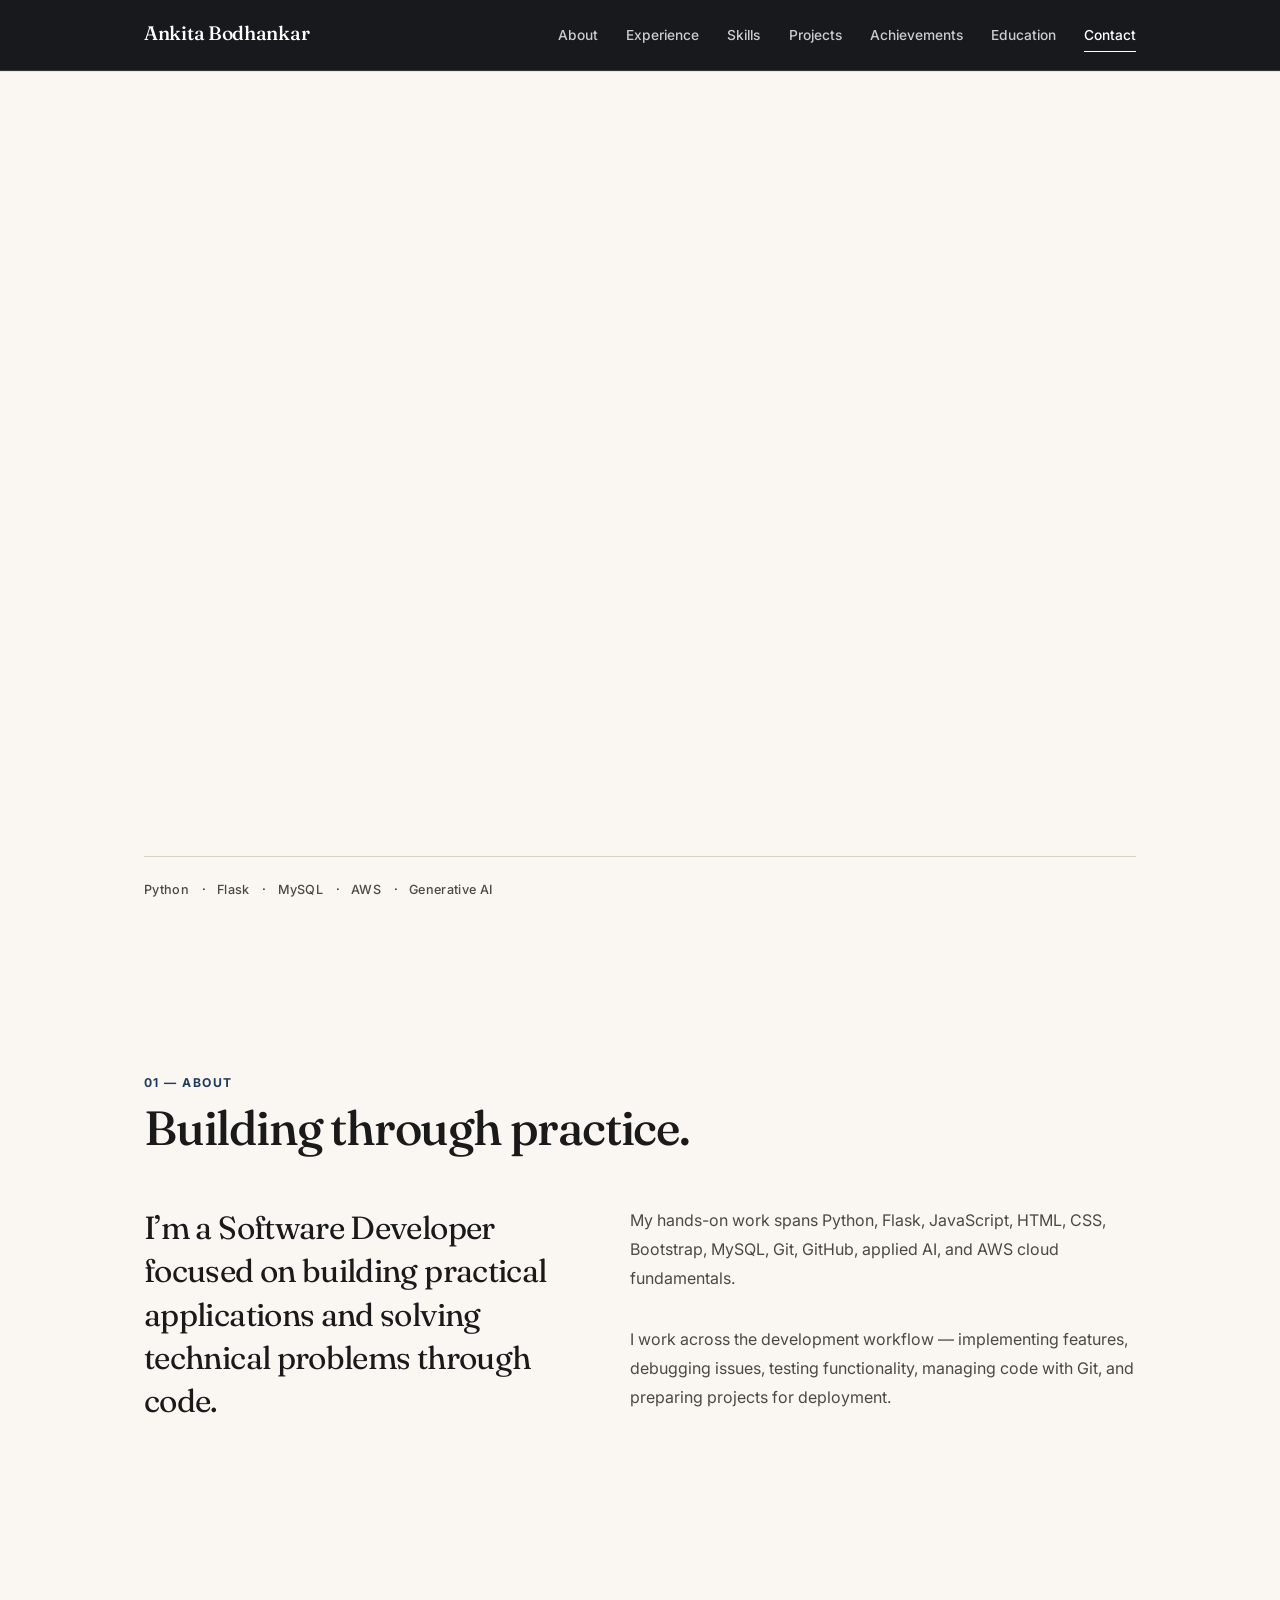
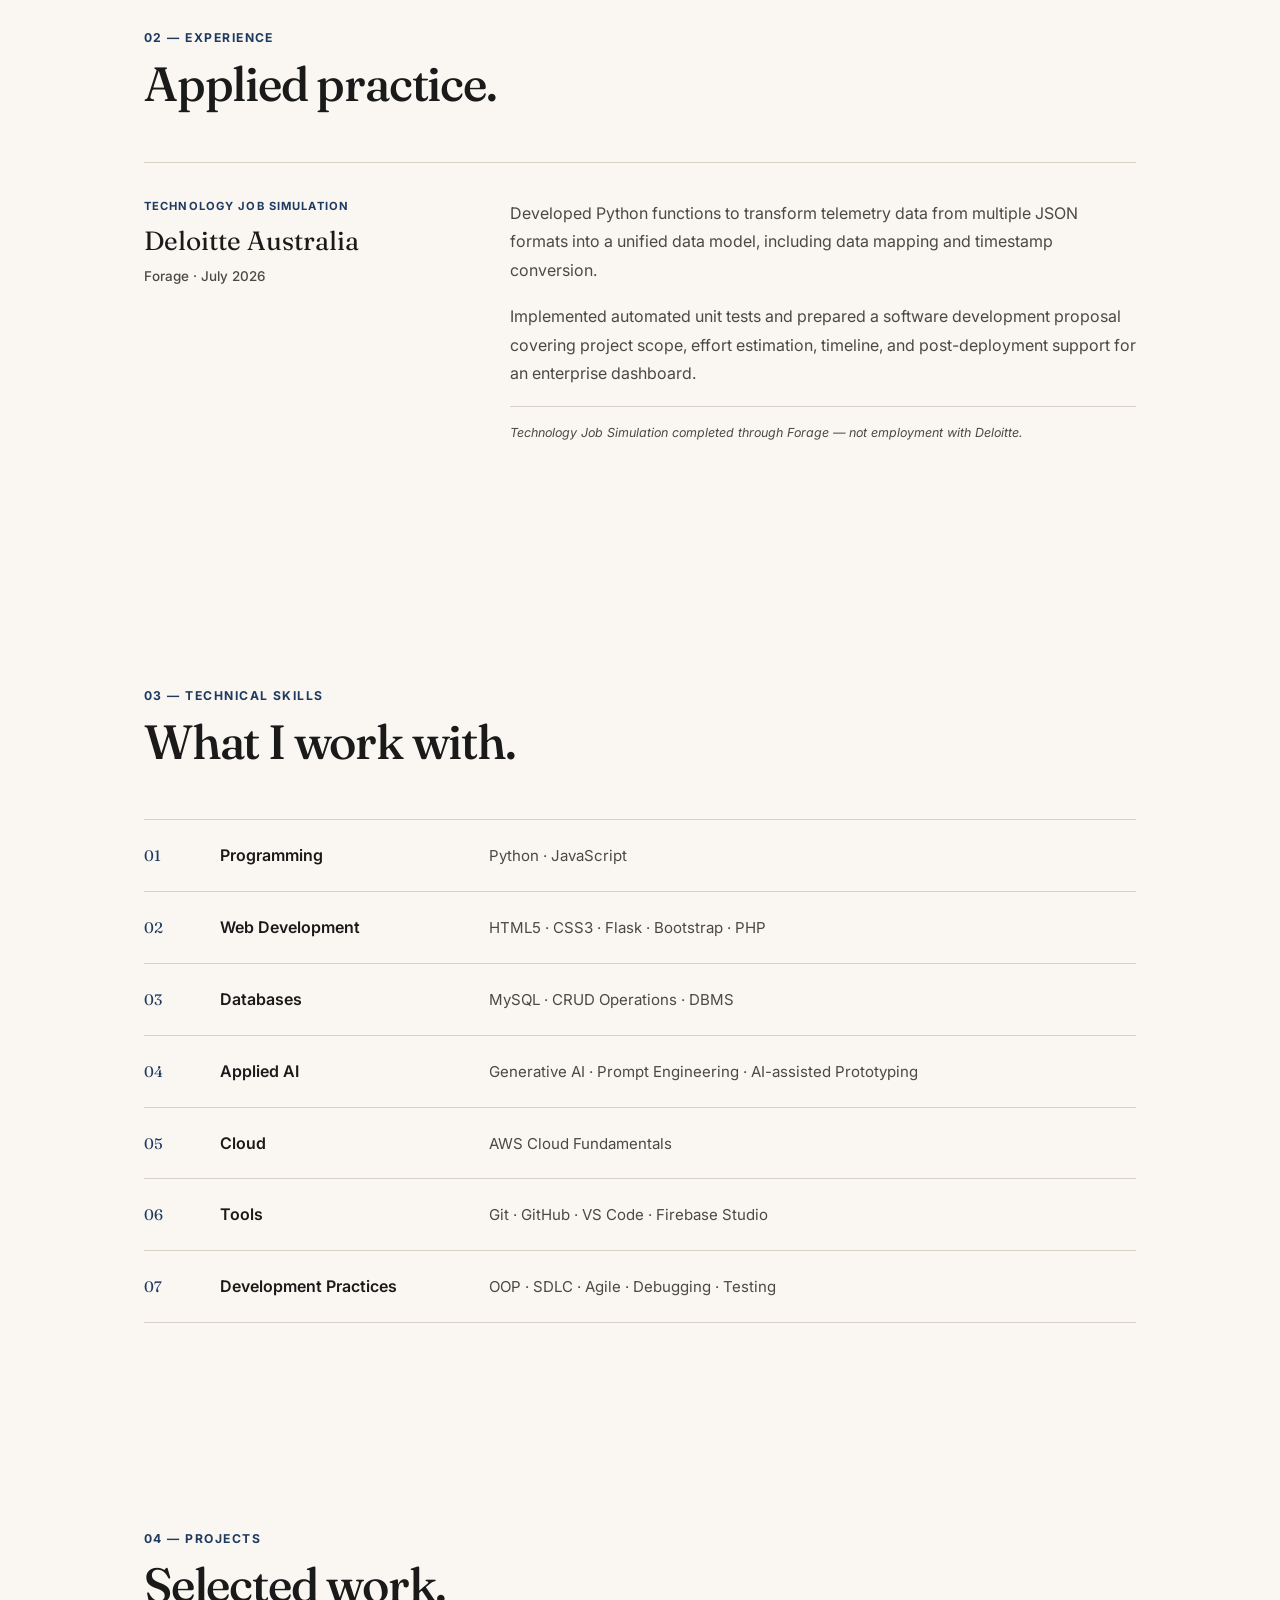
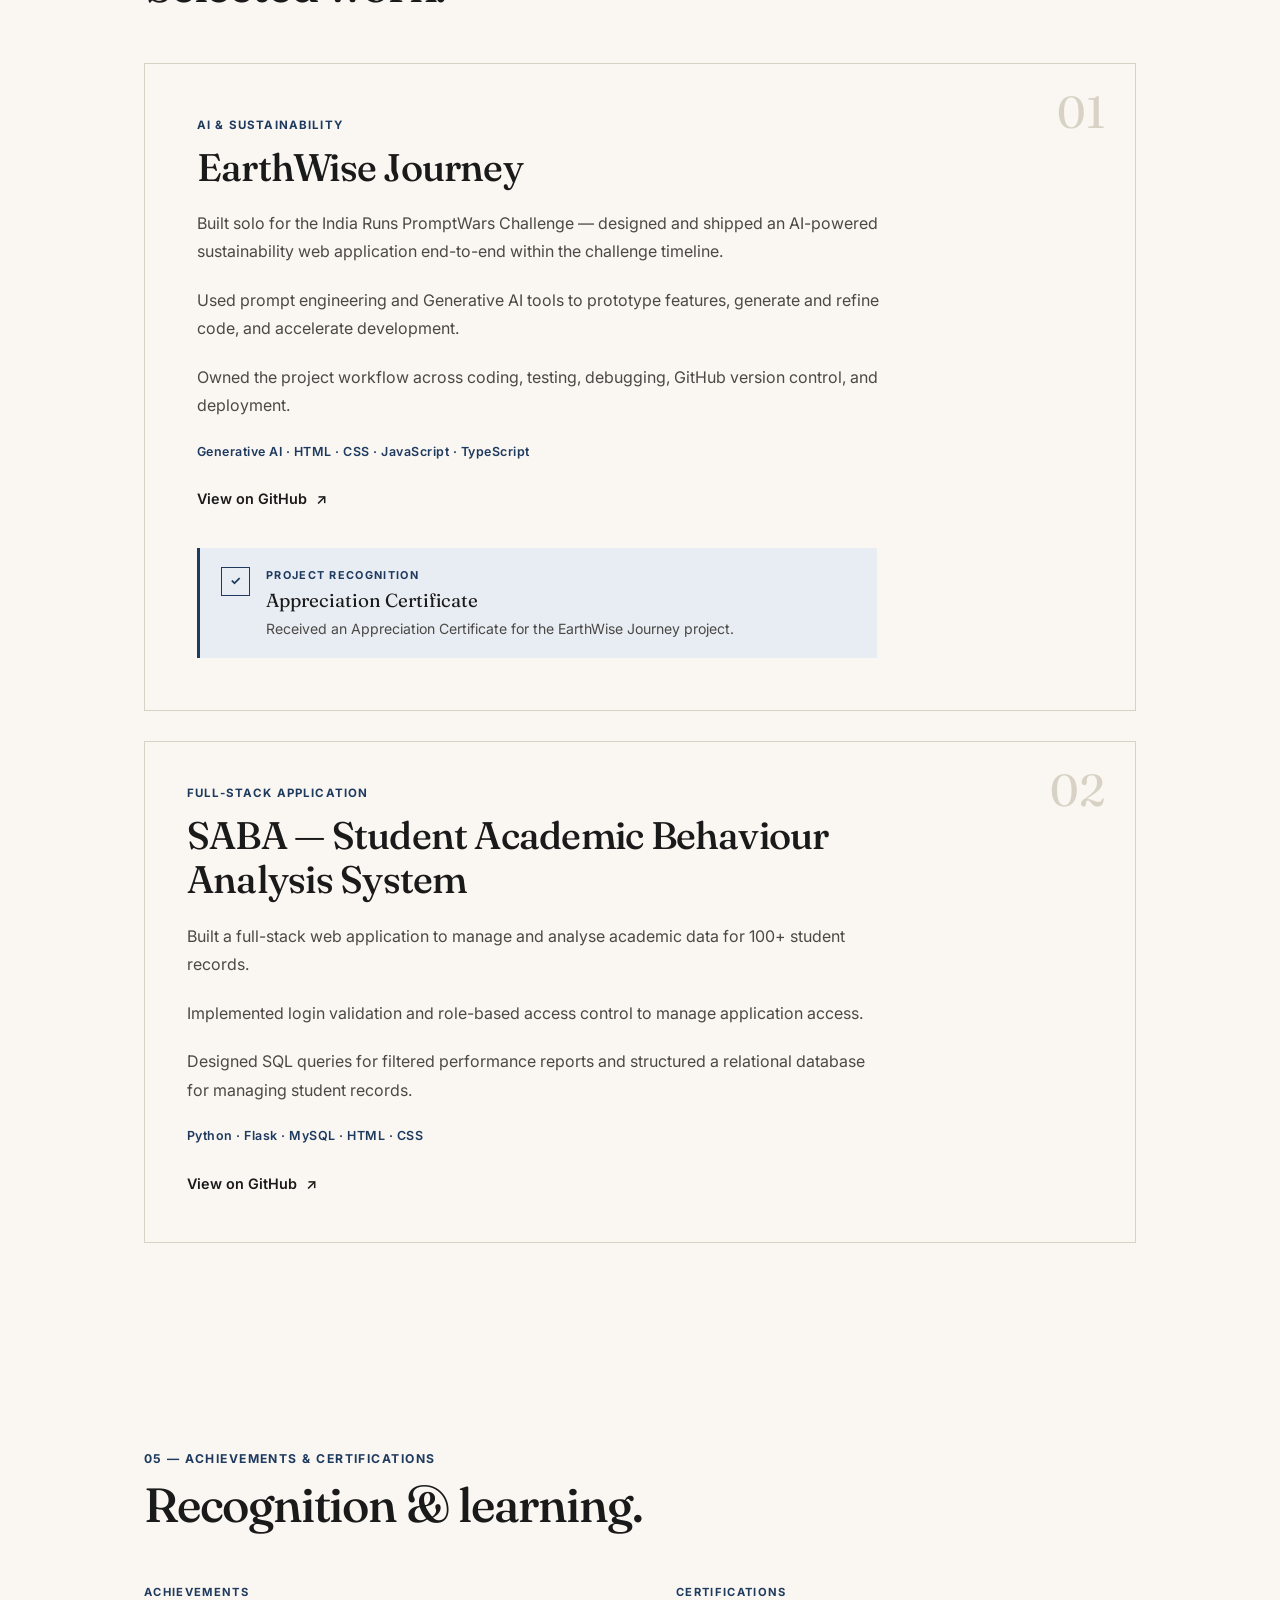
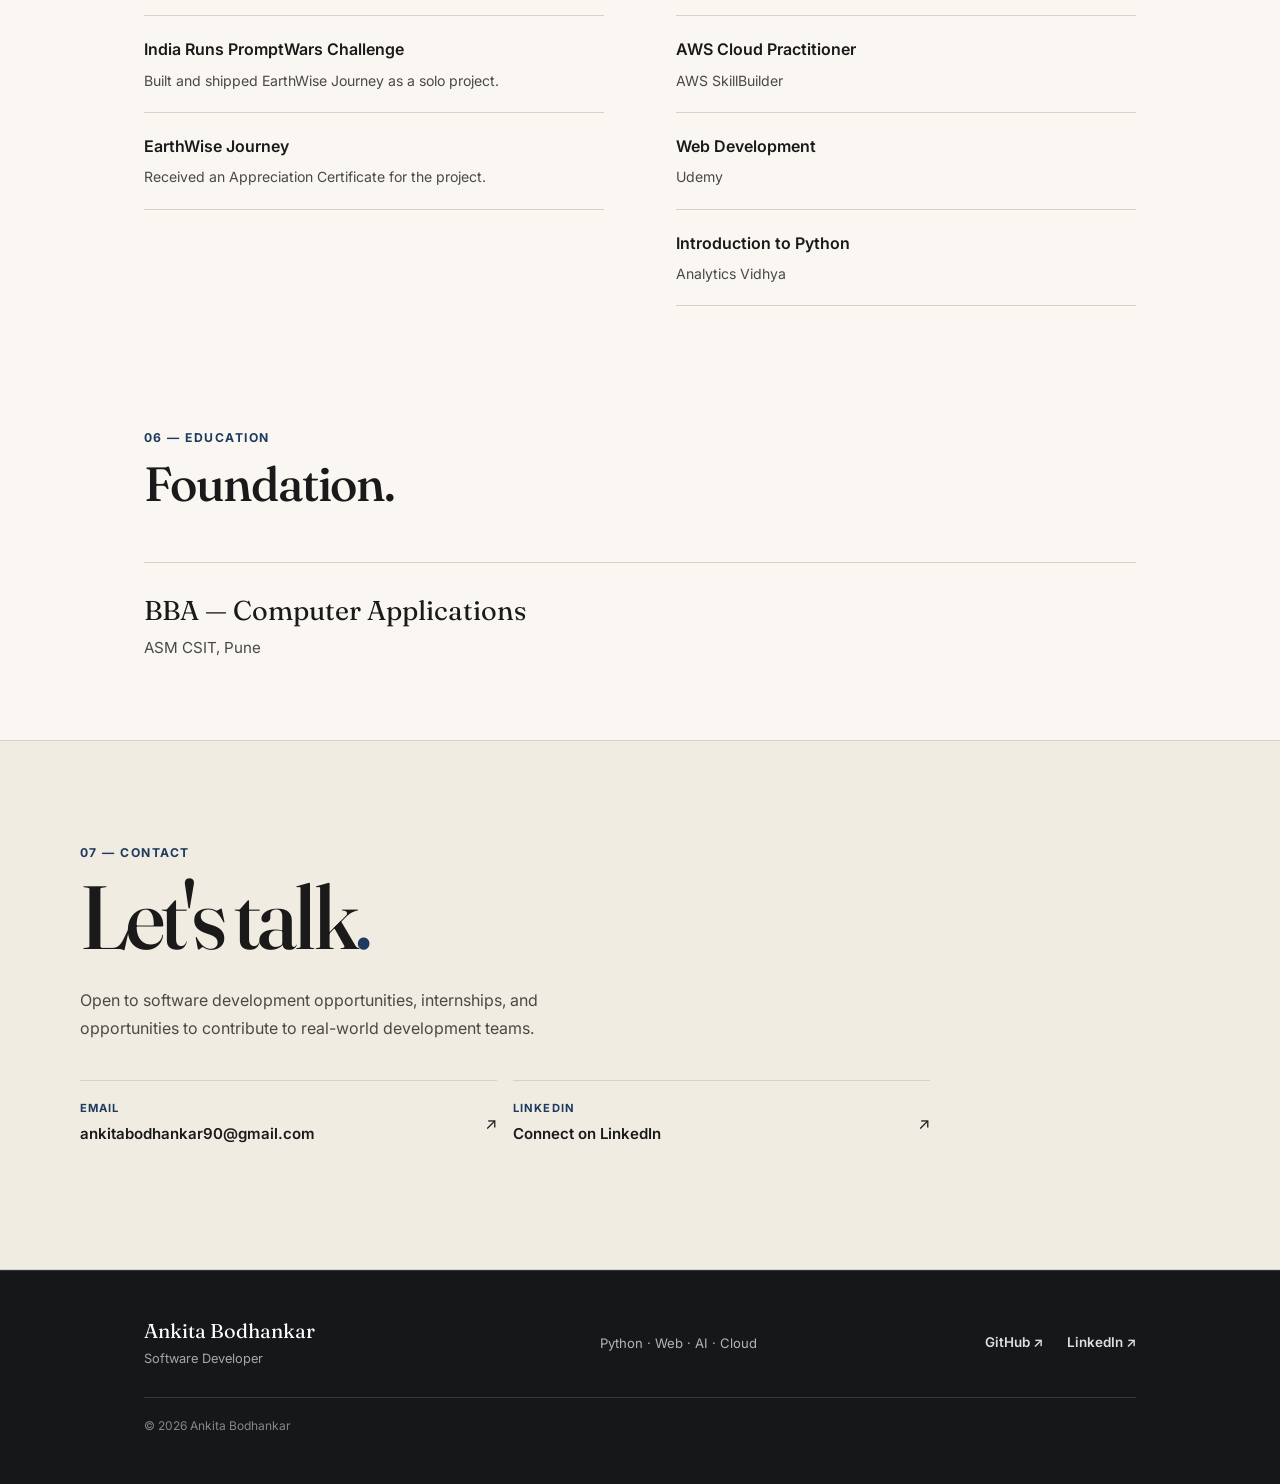
==== PROJECT 1- The Global Launch/index.html @ d7b44808 "write html,css,js code into file" ====
<!DOCTYPE html>
<html lang="en">

<head>
    <meta charset="UTF-8">

    <meta
        name="viewport"
        content="width=device-width, initial-scale=1.0"
    >

    <title>Ankita Bodhankar — Software Developer</title>

    <meta
        name="description"
        content="Portfolio of Ankita Bodhankar, a Software Developer focused on Python, Flask, web development, applied AI and cloud fundamentals."
    >

    <!-- Open Graph -->
    <meta property="og:type" content="website">
    <meta property="og:title" content="Ankita Bodhankar — Software Developer">

    <meta
        property="og:description"
        content="Python · Web · AI · Cloud — projects, technical skills and development experience."
    >

    <meta property="og:image" content="assets/og-preview.png">

    <!-- Social Preview -->
    <meta name="twitter:card" content="summary_large_image">
    <meta name="twitter:title" content="Ankita Bodhankar — Software Developer">

    <meta
        name="twitter:description"
        content="Python · Web · AI · Cloud — developer portfolio."
    >

    <meta name="twitter:image" content="assets/og-preview.png">

    <!-- Favicon -->
    <link
        rel="icon"
        href="assets/favicon.svg"
        type="image/svg+xml"
    >

    <!-- Fonts -->
    <link
        rel="preconnect"
        href="https://fonts.googleapis.com"
    >

    <link
        rel="preconnect"
        href="https://fonts.gstatic.com"
        crossorigin
    >

    <link
        href="https://fonts.googleapis.com/css2?family=Fraunces:opsz,wght@9..144,400;9..144,500;9..144,600&family=Inter:wght@400;500;600&display=swap"
        rel="stylesheet"
    >

    <link rel="stylesheet" href="style.css">
</head>


<body>

    <!-- Accessibility -->
    <a class="skip-link" href="#main">
        Skip to content
    </a>


    <!-- ==================================================
         NAVBAR
    =================================================== -->

    <header class="site-header">

        <nav class="nav" aria-label="Primary">

            <!-- Name instead of AB -->
            <a
                href="#top"
                class="nav__brand"
                aria-label="Ankita Bodhankar — Home"
            >
                Ankita Bodhankar
            </a>


            <!-- Mobile menu button -->
            <button
                class="nav__toggle"
                id="navToggle"
                aria-expanded="false"
                aria-controls="navMenu"
                aria-label="Open menu"
            >
                <span></span>
                <span></span>
                <span></span>
            </button>


            <!-- Navigation -->
            <ul class="nav__menu" id="navMenu">

                <li>
                    <a href="#about" data-nav>
                        About
                    </a>
                </li>

                <li>
                    <a href="#experience" data-nav>
                        Experience
                    </a>
                </li>

                <li>
                    <a href="#skills" data-nav>
                        Skills
                    </a>
                </li>

                <li>
                    <a href="#projects" data-nav>
                        Projects
                    </a>
                </li>

                <li>
                    <a href="#achievements" data-nav>
                        Achievements
                    </a>
                </li>

                <li>
                    <a href="#education" data-nav>
                        Education
                    </a>
                </li>

                <li>
                    <a href="#contact" data-nav>
                        Contact
                    </a>
                </li>

            </ul>

        </nav>

    </header>


    <main id="main">


        <!-- ==================================================
             HERO
        =================================================== -->

        <section class="hero" id="top">

            <div class="hero__inner">

                <p class="hero__eyebrow reveal-item">
                    SOFTWARE DEVELOPER — PYTHON · WEB · AI · CLOUD
                </p>


                <h1 class="hero__headline">

                    <span class="reveal-item">
                        Building digital
                    </span>

                    <span class="reveal-item">
                        solutions with
                    </span>

                    <span class="reveal-item hero__accent">
                        purpose.
                    </span>

                </h1>


                <p class="hero__desc reveal-item">

                    Software Developer focused on Python, Flask,
                    full-stack web development, applied AI, and cloud
                    fundamentals. I build practical applications through
                    hands-on project work, working across coding,
                    debugging, testing, Git/GitHub, and deployment.

                </p>


                <div class="hero__actions reveal-item">

                    <!-- GitHub -->
                    <a
                        class="btn btn--primary"
                        href="https://github.com/ankitabodhankar-git"
                        target="_blank"
                        rel="noopener noreferrer"
                    >
                        <span>GitHub</span>
                        <span class="btn__icon">↗</span>
                    </a>


                    <!-- LinkedIn -->
                    <a
                        class="btn btn--outline"
                        href="https://www.linkedin.com/in/ankita-bodhankar-114b12396/"
                        target="_blank"
                        rel="noopener noreferrer"
                    >
                        <span>LinkedIn</span>
                        <span class="btn__icon">↗</span>
                    </a>


                    <!-- Resume -->
                    <a
                        class="btn btn--outline"
                        href="assets/Ankita_Bodhankar_Resume.pdf"
                        download="Ankita_Bodhankar_Resume.pdf"
                    >
                        <span>Download Resume</span>
                        <span class="btn__icon">↓</span>
                    </a>

                </div>

            </div>


            <div class="hero__index" aria-hidden="true">

                <span>Python</span>
                <span>Flask</span>
                <span>MySQL</span>
                <span>AWS</span>
                <span>Generative AI</span>

            </div>

        </section>



        <!-- ==================================================
             ABOUT
        =================================================== -->

        <section class="section" id="about">

            <div class="section__head reveal">

                <p class="eyebrow">
                    01 — About
                </p>

                <h2>
                    Building through practice.
                </h2>

            </div>


            <div class="about__grid reveal">

                <p class="about__lead">

                    I’m a Software Developer focused on building
                    practical applications and solving technical
                    problems through code.

                </p>


                <div class="about__copy">

                    <p>

                        My hands-on work spans Python, Flask,
                        JavaScript, HTML, CSS, Bootstrap, MySQL,
                        Git, GitHub, applied AI, and AWS cloud
                        fundamentals.

                    </p>

                    <p>

                        I work across the development workflow —
                        implementing features, debugging issues,
                        testing functionality, managing code with
                        Git, and preparing projects for deployment.

                    </p>

                </div>

            </div>

        </section>



        <!-- ==================================================
             EXPERIENCE
        =================================================== -->

        <section class="section" id="experience">

            <div class="section__head reveal">

                <p class="eyebrow">
                    02 — Experience
                </p>

                <h2>
                    Applied practice.
                </h2>

            </div>


            <article class="exp reveal">

                <div class="exp__meta">

                    <p class="exp__label">
                        TECHNOLOGY JOB SIMULATION
                    </p>

                    <p class="exp__org">
                        Deloitte Australia
                    </p>

                    <p class="exp__tag">
                        Forage · July 2026
                    </p>

                </div>


                <div class="exp__body">

                    <p>

                        Developed Python functions to transform
                        telemetry data from multiple JSON formats
                        into a unified data model, including data
                        mapping and timestamp conversion.

                    </p>

                    <p>

                        Implemented automated unit tests and prepared
                        a software development proposal covering
                        project scope, effort estimation, timeline,
                        and post-deployment support for an enterprise
                        dashboard.

                    </p>

                    <p class="exp__note">
                        Technology Job Simulation completed through
                        Forage — not employment with Deloitte.
                    </p>

                </div>

            </article>

        </section>



        <!-- ==================================================
             SKILLS
        =================================================== -->

        <section class="section" id="skills">

            <div class="section__head reveal">

                <p class="eyebrow">
                    03 — Technical Skills
                </p>

                <h2>
                    What I work with.
                </h2>

            </div>


            <ul class="skills reveal">


                <li class="skills__row">

                    <span class="skills__num">01</span>

                    <span class="skills__cat">
                        Programming
                    </span>

                    <span class="skills__list">
                        Python · JavaScript
                    </span>

                </li>


                <li class="skills__row">

                    <span class="skills__num">02</span>

                    <span class="skills__cat">
                        Web Development
                    </span>

                    <span class="skills__list">
                        HTML5 · CSS3 · Flask · Bootstrap · PHP
                    </span>

                </li>


                <li class="skills__row">

                    <span class="skills__num">03</span>

                    <span class="skills__cat">
                        Databases
                    </span>

                    <span class="skills__list">
                        MySQL · CRUD Operations · DBMS
                    </span>

                </li>


                <li class="skills__row">

                    <span class="skills__num">04</span>

                    <span class="skills__cat">
                        Applied AI
                    </span>

                    <span class="skills__list">
                        Generative AI · Prompt Engineering ·
                        AI-assisted Prototyping
                    </span>

                </li>


                <li class="skills__row">

                    <span class="skills__num">05</span>

                    <span class="skills__cat">
                        Cloud
                    </span>

                    <span class="skills__list">
                        AWS Cloud Fundamentals
                    </span>

                </li>


                <li class="skills__row">

                    <span class="skills__num">06</span>

                    <span class="skills__cat">
                        Tools
                    </span>

                    <span class="skills__list">
                        Git · GitHub · VS Code · Firebase Studio
                    </span>

                </li>


                <li class="skills__row">

                    <span class="skills__num">07</span>

                    <span class="skills__cat">
                        Development Practices
                    </span>

                    <span class="skills__list">
                        OOP · SDLC · Agile · Debugging · Testing
                    </span>

                </li>

            </ul>

        </section>



        <!-- ==================================================
             PROJECTS
        =================================================== -->

        <section class="section" id="projects">

            <div class="section__head reveal">

                <p class="eyebrow">
                    04 — Projects
                </p>

                <h2>
                    Selected work.
                </h2>

            </div>


            <div class="projects">


                <!-- ==============================
                     EARTHWISE
                =============================== -->

                <article class="project project--featured reveal">

                    <div class="project__number">
                        01
                    </div>


                    <div class="project__top">

                        <p class="project__cat">
                            AI &amp; Sustainability
                        </p>

                        <h3 class="project__title">
                            EarthWise Journey
                        </h3>

                    </div>


                    <p class="project__desc">

                        Built solo for the India Runs PromptWars
                        Challenge — designed and shipped an
                        AI-powered sustainability web application
                        end-to-end within the challenge timeline.

                    </p>


                    <p class="project__desc">

                        Used prompt engineering and Generative AI
                        tools to prototype features, generate and
                        refine code, and accelerate development.

                    </p>


                    <p class="project__desc">

                        Owned the project workflow across coding,
                        testing, debugging, GitHub version control,
                        and deployment.

                    </p>


                    <p class="project__stack">
                        Generative AI · HTML · CSS · JavaScript · TypeScript
                    </p>


                    <a
                        class="project__link"
                        href="https://github.com/ankitabodhankar-git/earthwise-journey"
                        target="_blank"
                        rel="noopener noreferrer"
                    >
                        View on GitHub
                        <span>↗</span>
                    </a>


                    <!-- Recognition -->
                    <div class="recognition">

                        <div class="recognition__icon">
                            ✓
                        </div>

                        <div>

                            <p class="recognition__label">
                                PROJECT RECOGNITION
                            </p>

                            <p class="recognition__title">
                                Appreciation Certificate
                            </p>

                            <p class="recognition__desc">
                                Received an Appreciation Certificate
                                for the EarthWise Journey project.
                            </p>

                        </div>

                    </div>

                </article>



                <!-- ==============================
                     SABA
                =============================== -->

                <article class="project reveal">

                    <div class="project__number">
                        02
                    </div>


                    <div class="project__top">

                        <p class="project__cat">
                            Full-Stack Application
                        </p>

                        <h3 class="project__title">
                            SABA — Student Academic Behaviour
                            Analysis System
                        </h3>

                    </div>


                    <p class="project__desc">

                        Built a full-stack web application to
                        manage and analyse academic data for
                        100+ student records.

                    </p>


                    <p class="project__desc">

                        Implemented login validation and role-based
                        access control to manage application access.

                    </p>


                    <p class="project__desc">

                        Designed SQL queries for filtered performance
                        reports and structured a relational database
                        for managing student records.

                    </p>


                    <p class="project__stack">
                        Python · Flask · MySQL · HTML · CSS
                    </p>


                    <a
                        class="project__link"
                        href="https://github.com/ankitabodhankar-git/SABA_System"
                        target="_blank"
                        rel="noopener noreferrer"
                    >
                        View on GitHub
                        <span>↗</span>
                    </a>

                </article>

            </div>

        </section>



        <!-- ==================================================
             ACHIEVEMENTS & CERTIFICATIONS
        =================================================== -->

        <section class="section" id="achievements">

            <div class="section__head reveal">

                <p class="eyebrow">
                    05 — Achievements &amp; Certifications
                </p>

                <h2>
                    Recognition &amp; learning.
                </h2>

            </div>


            <div class="ach reveal">


                <!-- Achievements -->
                <div>

                    <p class="list-heading">
                        ACHIEVEMENTS
                    </p>

                    <ul class="ach__list">

                        <li>

                            <p class="ach__title">
                                India Runs PromptWars Challenge
                            </p>

                            <p class="ach__desc">
                                Built and shipped EarthWise Journey
                                as a solo project.
                            </p>

                        </li>


                        <li>

                            <p class="ach__title">
                                EarthWise Journey
                            </p>

                            <p class="ach__desc">
                                Received an Appreciation Certificate
                                for the project.
                            </p>

                        </li>

                    </ul>

                </div>



                <!-- Certifications -->
                <div>

                    <p class="list-heading">
                        CERTIFICATIONS
                    </p>

                    <ul class="cert__list">

                        <li>

                            <p class="cert__title">
                                AWS Cloud Practitioner
                            </p>

                            <p class="cert__issuer">
                                AWS SkillBuilder
                            </p>

                        </li>


                        <li>

                            <p class="cert__title">
                                Web Development
                            </p>

                            <p class="cert__issuer">
                                Udemy
                            </p>

                        </li>


                        <li>

                            <p class="cert__title">
                                Introduction to Python
                            </p>

                            <p class="cert__issuer">
                                Analytics Vidhya
                            </p>

                        </li>

                    </ul>

                </div>

            </div>

        </section>



        <!-- ==================================================
             EDUCATION
        =================================================== -->

        <section
            class="section section--tight"
            id="education"
        >

            <div class="section__head reveal">

                <p class="eyebrow">
                    06 — Education
                </p>

                <h2>
                    Foundation.
                </h2>

            </div>


            <div class="edu reveal">

                <p class="edu__degree">
                    BBA — Computer Applications
                </p>

                <p class="edu__school">
                    ASM CSIT, Pune
                </p>

            </div>

        </section>



        <!-- ==================================================
             CONTACT
        =================================================== -->

        <section class="section contact" id="contact">

            <div class="reveal">

                <p class="eyebrow">
                    07 — Contact
                </p>


                <h2 class="contact__headline">
                    Let's talk<span>.</span>
                </h2>


                <p class="contact__desc">

                    Open to software development opportunities,
                    internships, and opportunities to contribute
                    to real-world development teams.

                </p>


                <!-- ONLY TWO CONTACT OPTIONS -->
                <div class="contact__links">


                    <!-- Email -->
                    <a
                        href="mailto:ankitabodhankar90@gmail.com"
                        class="contact__link"
                    >

                        <span>
                            Email
                        </span>

                        <strong>
                            ankitabodhankar90@gmail.com
                        </strong>

                        <i aria-hidden="true">
                            ↗
                        </i>

                    </a>


                    <!-- LinkedIn -->
                    <a
                        href="https://www.linkedin.com/in/ankita-bodhankar-114b12396/"
                        target="_blank"
                        rel="noopener noreferrer"
                        class="contact__link"
                    >

                        <span>
                            LinkedIn
                        </span>

                        <strong>
                            Connect on LinkedIn
                        </strong>

                        <i aria-hidden="true">
                            ↗
                        </i>

                    </a>

                </div>

            </div>

        </section>


    </main>



    <!-- ==================================================
         DARK FOOTER
    =================================================== -->

    <footer class="site-footer">

        <div class="site-footer__inner">


            <div class="footer__identity">

                <p class="site-footer__name">
                    Ankita Bodhankar
                </p>

                <p class="footer__role">
                    Software Developer
                </p>

            </div>


            <p class="site-footer__tag">
                Python · Web · AI · Cloud
            </p>


            <div class="site-footer__links">

                <a
                    href="https://github.com/ankitabodhankar-git"
                    target="_blank"
                    rel="noopener noreferrer"
                >
                    GitHub ↗
                </a>


                <a
                    href="https://www.linkedin.com/in/ankita-bodhankar-114b12396/"
                    target="_blank"
                    rel="noopener noreferrer"
                >
                    LinkedIn ↗
                </a>

            </div>


            <p class="site-footer__copy">

                © <span id="year"></span>
                Ankita Bodhankar

            </p>

        </div>

    </footer>


    <script src="script.js"></script>

</body>
</html>
---- PROJECT 1- The Global Launch/style.css ----
/* =========================================================
   ANKITA BODHANKAR — SOFTWARE DEVELOPER PORTFOLIO
   Editorial / Light / Professional
   No gradients • Responsive • Accessible
   ========================================================= */


/* =========================================================
   ROOT
   ========================================================= */

:root {

    --bg: #FAF7F2;
    --bg-raised: #F1ECE2;

    --ink: #1A1A1A;
    --ink-soft: #4A4945;

    --accent: #1E3A5F;
    --accent-light: #E8EDF3;

    --line: #D8D1C5;

    --nav-dark: #17191C;
    --footer-dark: #151719;

    --white: #FFFFFF;

    --font-display:
        "Fraunces",
        Georgia,
        serif;

    --font-body:
        "Inter",
        -apple-system,
        BlinkMacSystemFont,
        "Segoe UI",
        sans-serif;

    --maxw: 1120px;

    --gutter: clamp(
        20px,
        5vw,
        64px
    );

    --dur-fast: 180ms;
    --dur-med: 420ms;
    --dur-slow: 700ms;

    --ease:
        cubic-bezier(
            0.22,
            1,
            0.36,
            1
        );
}


/* =========================================================
   RESET
   ========================================================= */

*,
*::before,
*::after {
    box-sizing: border-box;
}


html {
    scroll-behavior: smooth;
    scroll-padding-top: 90px;
}


body {
    margin: 0;

    background: var(--bg);

    color: var(--ink);

    font-family: var(--font-body);

    font-size: 16px;

    line-height: 1.65;

    -webkit-font-smoothing: antialiased;

    text-rendering: optimizeLegibility;
}


body.menu-open {
    overflow: hidden;
}


img {
    display: block;
    max-width: 100%;
}


a {
    color: inherit;
    text-decoration: none;
}


button,
a {
    -webkit-tap-highlight-color: transparent;
}


button {
    font: inherit;
}


ul {
    list-style: none;

    margin: 0;

    padding: 0;
}


p,
h1,
h2,
h3 {
    margin: 0;
}


h1,
h2,
h3 {
    color: var(--ink);

    font-family: var(--font-display);

    font-weight: 500;
}


/* =========================================================
   ACCESSIBILITY
   ========================================================= */

.skip-link {

    position: fixed;

    left: 16px;

    top: -100px;

    z-index: 1000;

    padding: 12px 18px;

    background: var(--accent);

    color: var(--white);

    font-weight: 600;

    transition:
        top var(--dur-fast) var(--ease);
}


.skip-link:focus {
    top: 16px;
}


:focus-visible {

    outline: 2px solid var(--accent);

    outline-offset: 4px;
}


/* =========================================================
   LAYOUT
   ========================================================= */

.section {

    max-width: var(--maxw);

    margin: 0 auto;

    padding:
        104px
        var(--gutter);
}


.section--tight {

    padding-top: 20px;

    padding-bottom: 80px;
}


.section__head {

    margin-bottom: 52px;
}


.eyebrow {

    margin-bottom: 12px;

    color: var(--accent);

    font-size: 0.76rem;

    font-weight: 700;

    letter-spacing: 0.12em;

    line-height: 1.3;

    text-transform: uppercase;
}


.section__head h2 {

    max-width: 18ch;

    font-size:
        clamp(
            2rem,
            4vw,
            3rem
        );

    line-height: 1.08;

    letter-spacing: -0.025em;
}


/* =========================================================
   NAVBAR
   ========================================================= */

.site-header {

    position: sticky;

    top: 0;

    z-index: 100;

    background: var(--nav-dark);

    border-bottom:
        1px solid
        rgba(255, 255, 255, 0.12);

    box-shadow:
        0 1px 0
        rgba(0, 0, 0, 0.08);
}


.nav {

    width: 100%;

    max-width: var(--maxw);

    min-height: 70px;

    margin: 0 auto;

    padding:
        12px
        var(--gutter);

    display: flex;

    align-items: center;

    justify-content: space-between;

    gap: 32px;
}


/* Name */

.nav__brand {

    position: relative;

    flex-shrink: 0;

    color: var(--white);

    font-family: var(--font-display);

    font-size: 1.22rem;

    font-weight: 500;

    letter-spacing: -0.015em;

    padding-bottom: 3px;
}


.nav__brand::after {

    content: "";

    position: absolute;

    left: 0;

    bottom: 0;

    width: 0;

    height: 1px;

    background: var(--white);

    transition:
        width var(--dur-med) var(--ease);
}


.nav__brand:hover::after {
    width: 100%;
}


/* Desktop navigation */

.nav__menu {

    display: flex;

    align-items: center;

    justify-content: flex-end;

    gap: clamp(
        18px,
        2.2vw,
        32px
    );
}


.nav__menu a {

    position: relative;

    display: inline-block;

    padding:
        7px
        0;

    color:
        rgba(
            255,
            255,
            255,
            0.78
        );

    font-size: 0.86rem;

    font-weight: 500;

    white-space: nowrap;

    transition:
        color var(--dur-fast) var(--ease);
}


.nav__menu a::after {

    content: "";

    position: absolute;

    left: 0;

    right: 100%;

    bottom: 1px;

    height: 1px;

    background: var(--white);

    transition:
        right var(--dur-med) var(--ease);
}


.nav__menu a:hover,
.nav__menu a.is-active {

    color: var(--white);
}


.nav__menu a:hover::after,
.nav__menu a.is-active::after {

    right: 0;
}


/* Mobile toggle */

.nav__toggle {

    display: none;

    width: 42px;

    height: 42px;

    padding: 0;

    border:
        1px solid
        rgba(255, 255, 255, 0.45);

    background: transparent;

    cursor: pointer;

    align-items: center;

    justify-content: center;

    flex-direction: column;

    gap: 5px;
}


.nav__toggle span {

    width: 18px;

    height: 1.5px;

    background: var(--white);

    transition:
        transform var(--dur-fast) var(--ease),
        opacity var(--dur-fast) var(--ease);
}


.nav__toggle[aria-expanded="true"]
span:nth-child(1) {

    transform:
        translateY(6.5px)
        rotate(45deg);
}


.nav__toggle[aria-expanded="true"]
span:nth-child(2) {

    opacity: 0;
}


.nav__toggle[aria-expanded="true"]
span:nth-child(3) {

    transform:
        translateY(-6.5px)
        rotate(-45deg);
}


/* =========================================================
   HERO
   ========================================================= */

.hero {

    max-width: var(--maxw);

    margin: 0 auto;

    padding:
        clamp(
            92px,
            12vw,
            150px
        )
        var(--gutter)
        70px;
}


.hero__inner {

    max-width: 900px;
}


.hero__eyebrow {

    margin-bottom: 26px;

    color: var(--accent);

    font-size: 0.82rem;

    font-weight: 700;

    letter-spacing: 0.105em;

    line-height: 1.4;

    text-transform: uppercase;
}


.hero__headline {

    max-width: 13ch;

    font-size:
        clamp(
            3.2rem,
            8vw,
            6.8rem
        );

    line-height: 0.98;

    letter-spacing: -0.045em;
}


.hero__headline span {

    display: block;
}


.hero__headline .hero__accent {

    color: var(--accent);
}


.hero__desc {

    max-width: 63ch;

    margin-top: 32px;

    color: var(--ink-soft);

    font-size:
        clamp(
            1rem,
            1.4vw,
            1.12rem
        );

    line-height: 1.75;
}


/* Hero buttons */

.hero__actions {

    display: flex;

    flex-wrap: wrap;

    gap: 12px;

    margin-top: 38px;
}


.btn {

    position: relative;

    display: inline-flex;

    align-items: center;

    justify-content: center;

    gap: 13px;

    min-height: 48px;

    padding:
        12px
        20px;

    border: 1px solid var(--ink);

    font-size: 0.88rem;

    font-weight: 600;

    cursor: pointer;

    overflow: hidden;

    transition:
        background var(--dur-fast) var(--ease),
        color var(--dur-fast) var(--ease),
        border-color var(--dur-fast) var(--ease),
        transform var(--dur-fast) var(--ease);
}


.btn:hover {

    transform: translateY(-2px);
}


.btn__icon {

    display: inline-block;

    transition:
        transform var(--dur-fast) var(--ease);
}


.btn:hover .btn__icon {

    transform:
        translate(3px, -2px);
}


/* Primary */

.btn--primary {

    background: var(--nav-dark);

    border-color: var(--nav-dark);

    color: var(--white);
}


.btn--primary:hover {

    background: var(--accent);

    border-color: var(--accent);
}


/* Outline */

.btn--outline {

    background: transparent;

    color: var(--ink);
}


.btn--outline:hover {

    background: var(--nav-dark);

    border-color: var(--nav-dark);

    color: var(--white);
}


/* Hero technology strip */

.hero__index {

    display: flex;

    flex-wrap: wrap;

    gap:
        12px
        28px;

    margin-top: 76px;

    padding-top: 23px;

    border-top: 1px solid var(--line);

    color: var(--ink-soft);

    font-size: 0.79rem;

    font-weight: 500;

    letter-spacing: 0.025em;
}


.hero__index span {

    position: relative;
}


.hero__index span:not(:last-child)::after {

    content: "·";

    position: absolute;

    right: -17px;

    color: var(--accent);
}


/* =========================================================
   ABOUT
   ========================================================= */

.about__grid {

    display: grid;

    grid-template-columns:
        minmax(0, 0.9fr)
        minmax(0, 1.1fr);

    gap: 72px;
}


.about__lead {

    font-family: var(--font-display);

    font-size:
        clamp(
            1.55rem,
            2.5vw,
            2rem
        );

    line-height: 1.35;

    letter-spacing: -0.02em;
}


.about__copy {

    display: grid;

    gap: 22px;

    color: var(--ink-soft);

    font-size: 1rem;

    line-height: 1.8;
}


/* =========================================================
   EXPERIENCE
   ========================================================= */

.exp {

    display: grid;

    grid-template-columns:
        minmax(220px, 0.65fr)
        minmax(0, 1.35fr);

    gap: 64px;

    padding: 36px 0;

    border-top: 1px solid var(--line);
}


.exp__label {

    margin-bottom: 12px;

    color: var(--accent);

    font-size: 0.7rem;

    font-weight: 700;

    letter-spacing: 0.1em;

    line-height: 1.4;
}


.exp__org {

    font-family: var(--font-display);

    font-size: 1.65rem;

    line-height: 1.15;
}


.exp__tag {

    margin-top: 8px;

    color: var(--ink-soft);

    font-size: 0.84rem;

    font-weight: 500;
}


.exp__body {

    display: grid;

    gap: 18px;

    color: var(--ink-soft);

    line-height: 1.78;
}


.exp__note {

    padding-top: 15px;

    border-top: 1px solid var(--line);

    color: var(--ink-soft);

    font-size: 0.78rem;

    font-style: italic;
}


/* =========================================================
   SKILLS
   ========================================================= */

.skills__row {

    display: grid;

    grid-template-columns:
        52px
        245px
        minmax(0, 1fr);

    align-items: baseline;

    gap: 24px;

    padding: 22px 0;

    border-top: 1px solid var(--line);

    transition:
        padding-left var(--dur-fast) var(--ease),
        border-color var(--dur-fast) var(--ease);
}


.skills__row:last-child {

    border-bottom:
        1px solid var(--line);
}


.skills__num {

    color: var(--accent);

    font-family: var(--font-display);

    font-size: 0.95rem;
}


.skills__cat {

    font-size: 1rem;

    font-weight: 600;
}


.skills__list {

    color: var(--ink-soft);

    font-size: 0.94rem;
}


.skills__row:hover {

    padding-left: 12px;

    border-color: var(--accent);
}


/* =========================================================
   PROJECTS
   ========================================================= */

.projects {

    display: grid;

    gap: 30px;
}


.project {

    position: relative;

    padding: 42px;

    border:
        1px solid
        var(--line);

    background: transparent;

    transition:
        border-color var(--dur-med) var(--ease),
        transform var(--dur-med) var(--ease);
}


.project:hover {

    border-color: var(--accent);

    transform: translateY(-3px);
}


.project--featured {

    padding:
        clamp(
            30px,
            5vw,
            52px
        );
}


.project__number {

    position: absolute;

    top: 26px;

    right: 30px;

    color: var(--line);

    font-family: var(--font-display);

    font-size: 2.8rem;

    line-height: 1;

    transition:
        color var(--dur-med) var(--ease);
}


.project:hover .project__number {

    color: var(--accent);
}


.project__top {

    max-width: 850px;

    padding-right: 70px;
}


.project__cat {

    margin-bottom: 10px;

    color: var(--accent);

    font-size: 0.72rem;

    font-weight: 700;

    letter-spacing: 0.1em;

    text-transform: uppercase;
}


.project__title {

    font-size:
        clamp(
            1.65rem,
            3vw,
            2.4rem
        );

    line-height: 1.15;

    letter-spacing: -0.02em;
}


.project__desc {

    max-width: 70ch;

    margin-top: 20px;

    color: var(--ink-soft);

    line-height: 1.78;
}


.project__stack {

    margin-top: 22px;

    color: var(--accent);

    font-size: 0.78rem;

    font-weight: 600;

    letter-spacing: 0.04em;
}


.project__link {

    display: inline-flex;

    align-items: center;

    gap: 9px;

    position: relative;

    margin-top: 25px;

    padding-bottom: 5px;

    font-size: 0.9rem;

    font-weight: 600;
}


.project__link::after {

    content: "";

    position: absolute;

    left: 0;

    right: 100%;

    bottom: 0;

    height: 1px;

    background: var(--accent);

    transition:
        right var(--dur-med) var(--ease);
}


.project__link:hover {

    color: var(--accent);
}


.project__link:hover::after {

    right: 0;
}


.project__link span {

    transition:
        transform var(--dur-fast) var(--ease);
}


.project__link:hover span {

    transform:
        translate(3px, -2px);
}


/* =========================================================
   PROJECT RECOGNITION
   ========================================================= */

.recognition {

    display: flex;

    align-items: flex-start;

    gap: 16px;

    max-width: 680px;

    margin-top: 32px;

    padding:
        19px
        21px;

    background: var(--accent-light);

    border-left:
        3px solid
        var(--accent);
}


.recognition__icon {

    width: 29px;

    height: 29px;

    flex-shrink: 0;

    display: flex;

    align-items: center;

    justify-content: center;

    border:
        1px solid
        var(--accent);

    color: var(--accent);

    font-size: 0.78rem;

    font-weight: 700;
}


.recognition__label {

    color: var(--accent);

    font-size: 0.68rem;

    font-weight: 700;

    letter-spacing: 0.12em;

    text-transform: uppercase;
}


.recognition__title {

    margin-top: 4px;

    font-family: var(--font-display);

    font-size: 1.18rem;

    line-height: 1.3;
}


.recognition__desc {

    margin-top: 4px;

    color: var(--ink-soft);

    font-size: 0.88rem;

    line-height: 1.55;
}


/* =========================================================
   ACHIEVEMENTS / CERTIFICATIONS
   ========================================================= */

.ach {

    display: grid;

    grid-template-columns:
        1fr
        1fr;

    gap: 72px;
}


.list-heading {

    margin-bottom: 14px;

    color: var(--accent);

    font-size: 0.7rem;

    font-weight: 700;

    letter-spacing: 0.12em;

    text-transform: uppercase;
}


.ach__list li,
.cert__list li {

    padding:
        20px
        0;

    border-top:
        1px solid
        var(--line);
}


.ach__list li:last-child,
.cert__list li:last-child {

    border-bottom:
        1px solid
        var(--line);
}


.ach__title,
.cert__title {

    font-size: 1rem;

    font-weight: 600;
}


.ach__desc,
.cert__issuer {

    margin-top: 6px;

    color: var(--ink-soft);

    font-size: 0.88rem;
}


/* =========================================================
   EDUCATION
   ========================================================= */

.edu {

    padding-top: 30px;

    border-top:
        1px solid
        var(--line);
}


.edu__degree {

    font-family: var(--font-display);

    font-size:
        clamp(
            1.35rem,
            2.5vw,
            1.7rem
        );

    line-height: 1.3;
}


.edu__school {

    margin-top: 7px;

    color: var(--ink-soft);

    font-size: 0.95rem;
}


/* =========================================================
   CONTACT
   ========================================================= */

.contact {

    max-width: none;

    padding-left: var(--gutter);

    padding-right: var(--gutter);

    background: var(--bg-raised);

    border-top:
        1px solid
        var(--line);

    border-bottom:
        1px solid
        var(--line);
}


.contact > .reveal {

    max-width: var(--maxw);

    margin: 0 auto;
}


.contact__headline {

    margin-top: 7px;

    font-size:
        clamp(
            3rem,
            7vw,
            5.8rem
        );

    line-height: 0.98;

    letter-spacing: -0.045em;
}


.contact__headline span {

    color: var(--accent);
}


.contact__desc {

    max-width: 55ch;

    margin-top: 25px;

    color: var(--ink-soft);

    font-size: 1rem;

    line-height: 1.75;
}


/* Contact options */

.contact__links {

    display: grid;

    grid-template-columns:
        repeat(
            2,
            minmax(0, 1fr)
        );

    gap: 16px;

    max-width: 850px;

    margin-top: 38px;
}


.contact__link {

    position: relative;

    display: grid;

    grid-template-columns: 1fr auto;

    gap: 5px 15px;

    padding:
        18px
        0;

    border-top:
        1px solid
        var(--line);

    transition:
        border-color var(--dur-fast) var(--ease);
}


.contact__link:hover {

    border-color: var(--accent);

    color: var(--accent);
}


.contact__link span {

    grid-column: 1 / 2;

    color: var(--accent);

    font-size: 0.7rem;

    font-weight: 700;

    letter-spacing: 0.1em;

    text-transform: uppercase;
}


.contact__link strong {

    grid-column: 1 / 2;

    color: var(--ink);

    font-size: 0.94rem;

    font-weight: 600;

    overflow-wrap: anywhere;
}


.contact__link i {

    grid-column: 2;

    grid-row: 1 / 3;

    align-self: center;

    font-size: 1rem;

    font-style: normal;

    transition:
        transform var(--dur-fast) var(--ease);
}


.contact__link:hover i {

    transform:
        translate(3px, -3px);
}


/* =========================================================
   DARK FOOTER
   ========================================================= */

.site-footer {

    background: var(--footer-dark);

    color: var(--white);

    border-top:
        1px solid
        rgba(255, 255, 255, 0.12);
}


.site-footer__inner {

    max-width: var(--maxw);

    margin: 0 auto;

    padding:
        48px
        var(--gutter);

    display: grid;

    grid-template-columns:
        1.2fr
        1fr
        auto;

    align-items: center;

    gap: 28px;
}


.site-footer__name {

    font-family: var(--font-display);

    font-size: 1.25rem;

    line-height: 1.2;
}


.footer__role {

    margin-top: 5px;

    color:
        rgba(
            255,
            255,
            255,
            0.62
        );

    font-size: 0.8rem;
}


.site-footer__tag {

    color:
        rgba(
            255,
            255,
            255,
            0.68
        );

    font-size: 0.82rem;
}


.site-footer__links {

    display: flex;

    gap: 24px;

    font-size: 0.84rem;

    font-weight: 600;
}


.site-footer__links a {

    position: relative;

    padding-bottom: 4px;

    color:
        rgba(
            255,
            255,
            255,
            0.86
        );
}


.site-footer__links a::after {

    content: "";

    position: absolute;

    left: 0;

    right: 100%;

    bottom: 0;

    height: 1px;

    background: var(--white);

    transition:
        right var(--dur-med) var(--ease);
}


.site-footer__links a:hover::after {

    right: 0;
}


.site-footer__links a:hover {

    color: var(--white);
}


.site-footer__copy {

    grid-column: 1 / -1;

    padding-top: 18px;

    border-top:
        1px solid
        rgba(
            255,
            255,
            255,
            0.14
        );

    color:
        rgba(
            255,
            255,
            255,
            0.48
        );

    font-size: 0.75rem;
}


/* =========================================================
   SCROLL REVEAL
   ========================================================= */

.reveal {

    opacity: 0;

    transform:
        translateY(26px);

    transition:
        opacity var(--dur-slow) var(--ease),
        transform var(--dur-slow) var(--ease);
}


.reveal.is-visible {

    opacity: 1;

    transform:
        translateY(0);
}


/* =========================================================
   HERO ANIMATION
   ========================================================= */

.reveal-item {

    opacity: 0;

    transform:
        translateY(20px);

    animation:
        heroRise
        var(--dur-slow)
        var(--ease)
        forwards;
}


.hero__eyebrow.reveal-item {

    animation-delay: 0.05s;
}


.hero__headline
.reveal-item:nth-child(1) {

    animation-delay: 0.14s;
}


.hero__headline
.reveal-item:nth-child(2) {

    animation-delay: 0.24s;
}


.hero__headline
.reveal-item:nth-child(3) {

    animation-delay: 0.34s;
}


.hero__desc.reveal-item {

    animation-delay: 0.46s;
}


.hero__actions.reveal-item {

    animation-delay: 0.58s;
}


@keyframes heroRise {

    from {

        opacity: 0;

        transform:
            translateY(20px);
    }

    to {

        opacity: 1;

        transform:
            translateY(0);
    }
}


/* =========================================================
   RESPONSIVE — TABLET
   ========================================================= */

@media (max-width: 900px) {

    .nav__menu {

        gap: 18px;
    }


    .nav__menu a {

        font-size: 0.79rem;
    }


    .about__grid {

        grid-template-columns:
            1fr;

        gap: 35px;
    }


    .exp {

        grid-template-columns:
            1fr;

        gap: 22px;
    }


    .skills__row {

        grid-template-columns:
            42px
            210px
            minmax(0, 1fr);

        gap: 18px;
    }


    .ach {

        gap: 45px;
    }


    .site-footer__inner {

        grid-template-columns:
            1fr
            1fr;
    }


    .site-footer__links {

        justify-self: end;
    }

}


/* =========================================================
   RESPONSIVE — MOBILE NAV
   ========================================================= */

@media (max-width: 760px) {

    html {

        scroll-padding-top: 76px;
    }


    .nav {

        min-height: 66px;
    }


    .nav__toggle {

        display: flex;
    }


    .nav__menu {

        position: fixed;

        top: 66px;

        right: 0;

        bottom: 0;

        left: 0;

        z-index: 99;

        display: flex;

        flex-direction: column;

        align-items: stretch;

        gap: 0;

        padding:
            10px
            var(--gutter)
            30px;

        background: var(--nav-dark);

        overflow-y: auto;

        opacity: 0;

        transform:
            translateY(-12px);

        pointer-events: none;

        transition:
            opacity var(--dur-med) var(--ease),
            transform var(--dur-med) var(--ease);
    }


    .nav__menu.is-open {

        opacity: 1;

        transform:
            translateY(0);

        pointer-events: auto;
    }


    .nav__menu li {

        width: 100%;

        border-top:
            1px solid
            rgba(
                255,
                255,
                255,
                0.12
            );
    }


    .nav__menu li:last-child {

        border-bottom:
            1px solid
            rgba(
                255,
                255,
                255,
                0.12
            );
    }


    .nav__menu a {

        display: block;

        padding:
            17px
            0;

        color:
            rgba(
                255,
                255,
                255,
                0.82
            );

        font-size: 1rem;
    }


    .nav__menu a.is-active {

        color: var(--white);
    }


    .hero {

        padding-top: 90px;

        padding-bottom: 55px;
    }


    .hero__headline {

        max-width: 11ch;

        font-size:
            clamp(
                3rem,
                14vw,
                5rem
            );
    }


    .hero__desc {

        font-size: 0.98rem;

        line-height: 1.7;
    }


    .hero__actions {

        flex-direction: column;

        align-items: stretch;

        max-width: 420px;
    }


    .btn {

        width: 100%;

        justify-content: space-between;
    }


    .hero__index {

        margin-top: 58px;
    }


    .section {

        padding-top: 78px;

        padding-bottom: 78px;
    }


    .section__head {

        margin-bottom: 38px;
    }


    .skills__row {

        grid-template-columns:
            36px
            minmax(0, 1fr);

        gap: 9px 15px;
    }


    .skills__cat {

        font-size: 0.98rem;
    }


    .skills__list {

        grid-column: 2;

        font-size: 0.88rem;

        line-height: 1.6;
    }


    .project {

        padding: 30px 22px;
    }


    .project__number {

        top: 22px;

        right: 20px;

        font-size: 2.2rem;
    }


    .project__top {

        padding-right: 50px;
    }


    .recognition {

        padding: 17px;
    }


    .ach {

        grid-template-columns:
            1fr;

        gap: 42px;
    }


    .contact__links {

        grid-template-columns:
            1fr;
    }


    .site-footer__inner {

        grid-template-columns:
            1fr;

        gap: 22px;
    }


    .site-footer__links {

        justify-self: start;

        flex-wrap: wrap;
    }


    .site-footer__copy {

        grid-column: 1;
    }

}


/* =========================================================
   SMALL MOBILE
   ========================================================= */

@media (max-width: 480px) {

    .nav__brand {

        font-size: 1.05rem;
    }


    .hero {

        padding-top: 76px;
    }


    .hero__eyebrow {

        font-size: 0.72rem;

        line-height: 1.6;
    }


    .hero__headline {

        font-size:
            clamp(
                2.75rem,
                14vw,
                4rem
            );
    }


    .hero__index {

        gap:
            10px
            22px;

        font-size: 0.75rem;
    }


    .section {

        padding-left: 20px;

        padding-right: 20px;
    }


    .contact {

        padding-left: 20px;

        padding-right: 20px;
    }


    .project__title {

        font-size: 1.55rem;
    }


    .recognition {

        gap: 12px;
    }


    .recognition__title {

        font-size: 1.05rem;
    }


    .contact__headline {

        font-size: 3.2rem;
    }

}


/* =========================================================
   REDUCED MOTION
   ========================================================= */

@media (prefers-reduced-motion: reduce) {

    html {

        scroll-behavior: auto;
    }


    *,
    *::before,
    *::after {

        animation-duration: 0.001ms !important;

        animation-iteration-count: 1 !important;

        transition-duration: 0.001ms !important;

        scroll-behavior: auto !important;
    }


    .reveal,
    .reveal-item {

        opacity: 1 !important;

        transform: none !important;

        animation: none !important;
    }

}
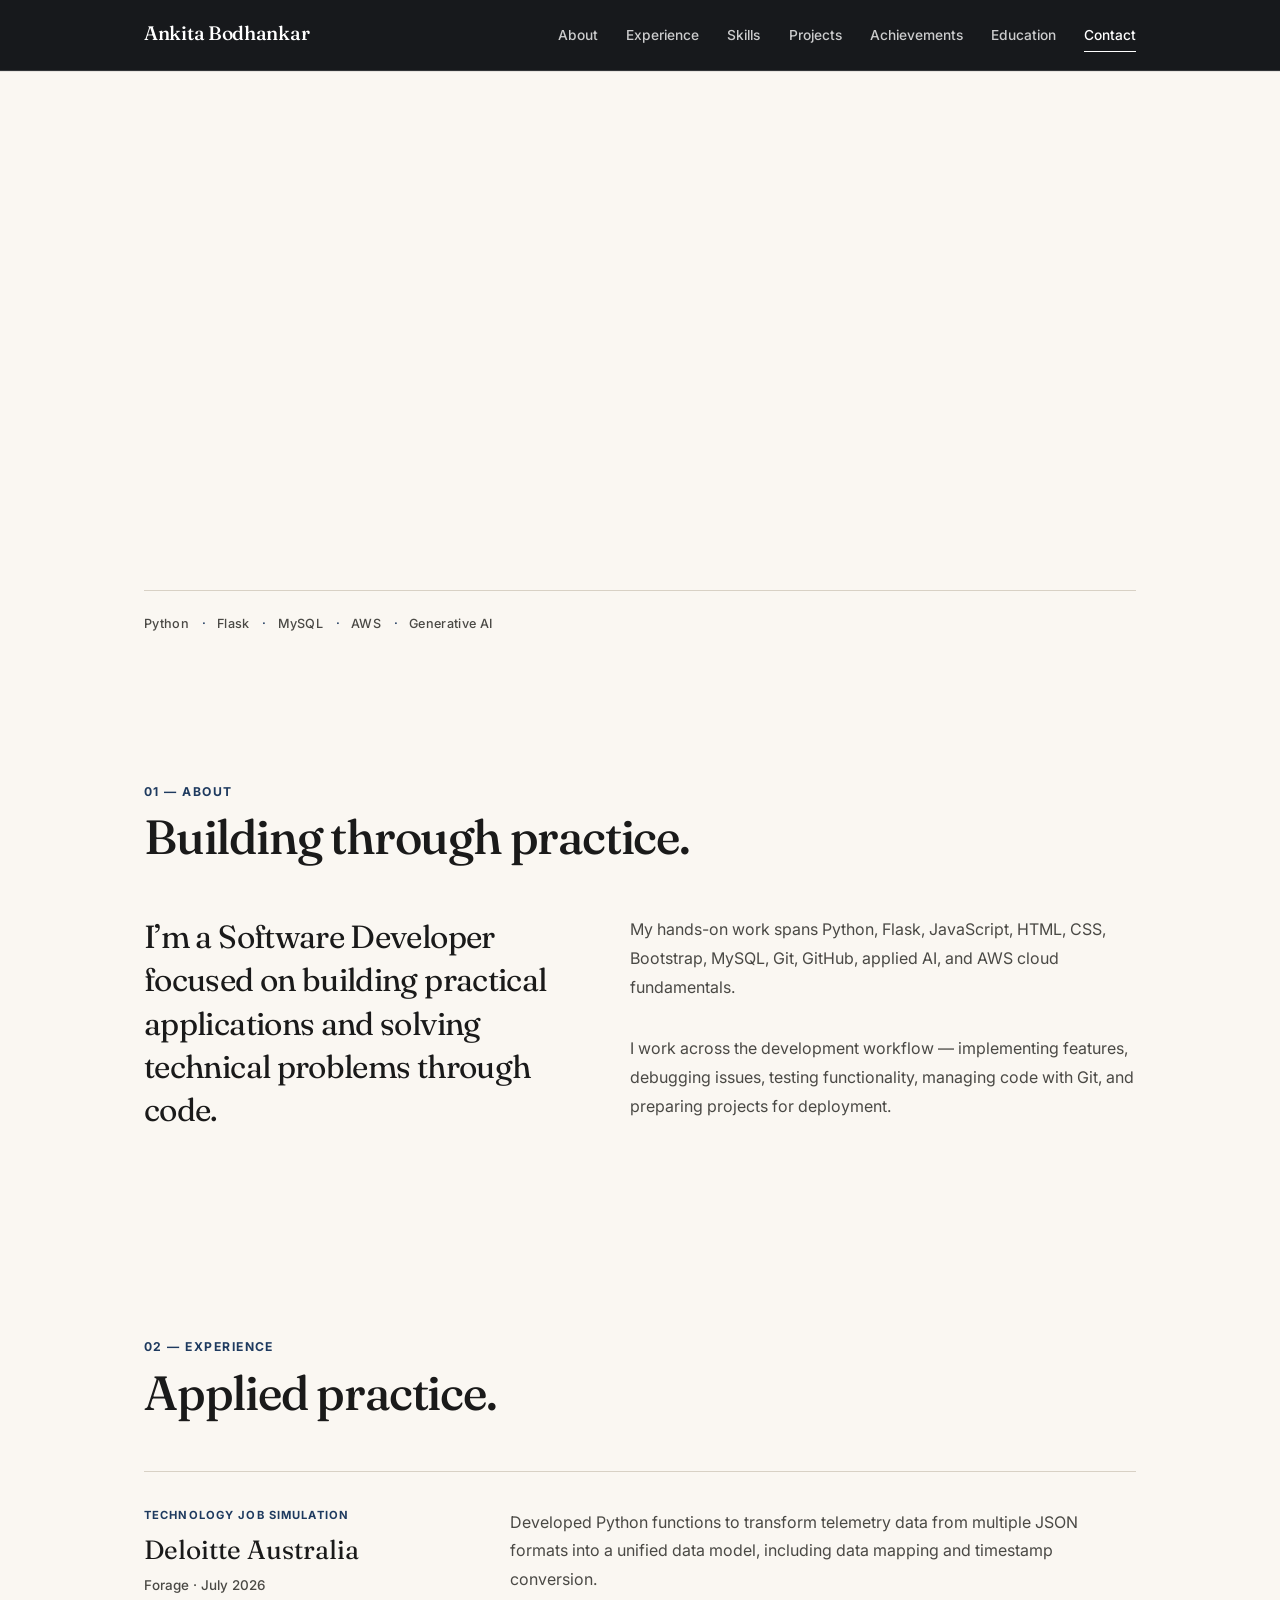
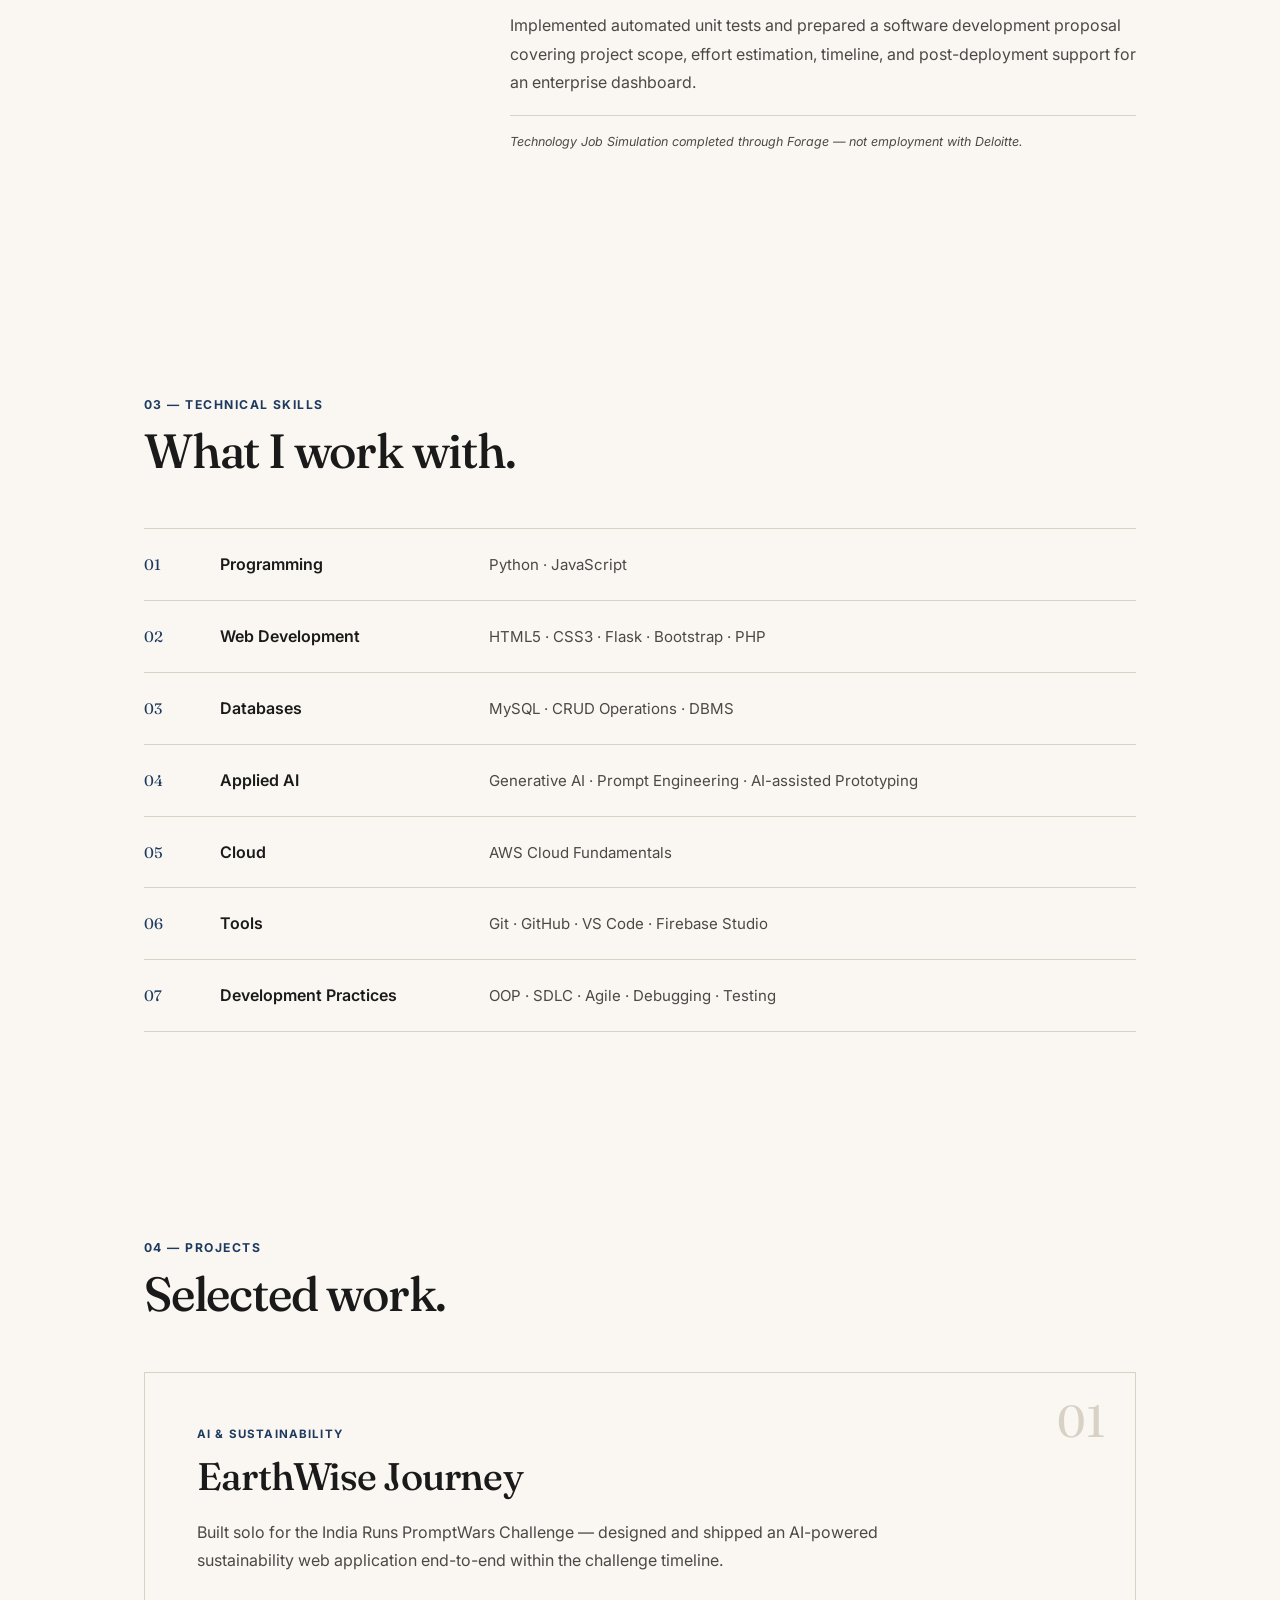
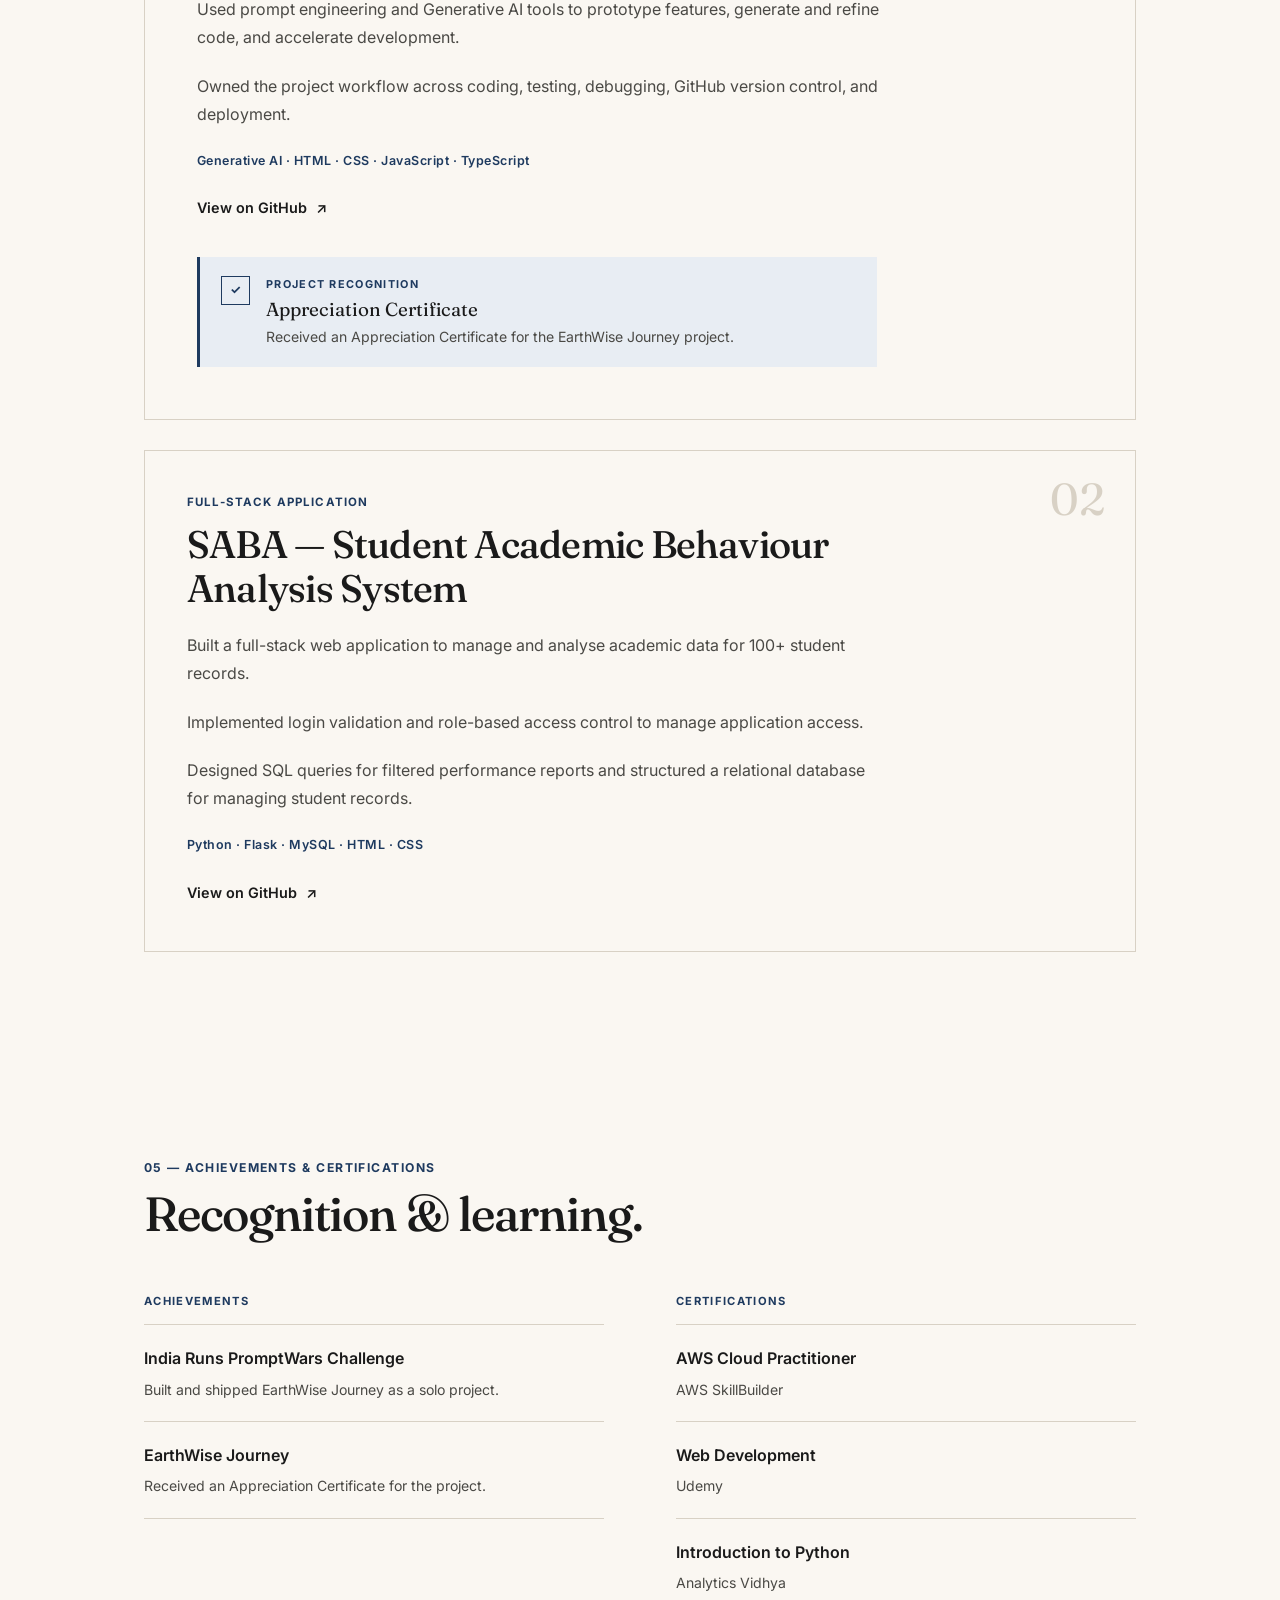
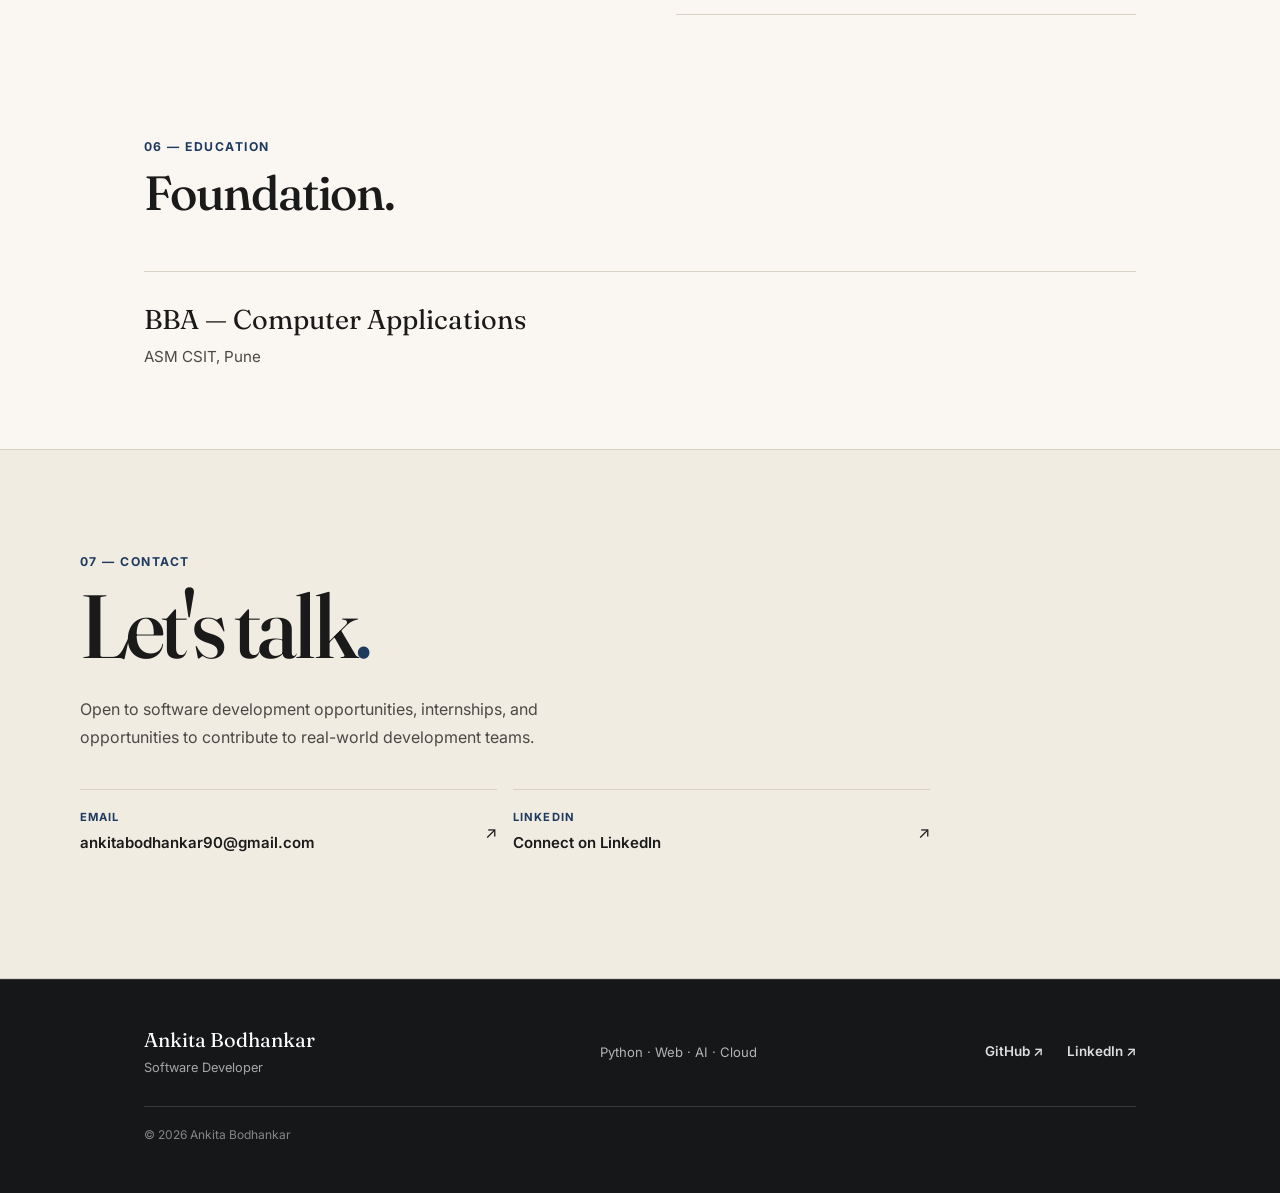
==== commit bf13d6aa: "Update resume section and Fixed portfolio design" ====
--- a/PROJECT 1- The Global Launch/index.html
+++ b/PROJECT 1- The Global Launch/index.html
@@ -41,7 +41,7 @@
     <!-- Favicon -->
     <link
         rel="icon"
-        href="assets/favicon.svg"
+        href="PROJECT 1- The Global Launch/assets/Ankita_Bodhankar_Resume (1).pdf"
         type="image/svg+xml"
     >
 
@@ -176,30 +176,23 @@
 
                 <h1 class="hero__headline">
 
-                    <span class="reveal-item">
-                        Building digital
-                    </span>
-
-                    <span class="reveal-item">
-                        solutions with
-                    </span>
-
-                    <span class="reveal-item hero__accent">
-                        purpose.
-                    </span>
-
-                </h1>
-
+    <span class="reveal-item">
+        Software Developer
+    </span>
+
+    <span class="reveal-item hero__accent">
+        building practical solutions.
+    </span>
+
+</h1>
 
                 <p class="hero__desc reveal-item">
 
-                    Software Developer focused on Python, Flask,
-                    full-stack web development, applied AI, and cloud
-                    fundamentals. I build practical applications through
-                    hands-on project work, working across coding,
-                    debugging, testing, Git/GitHub, and deployment.
-
-                </p>
+    I build practical web applications using Python,
+    Flask, JavaScript, databases, applied AI, and
+    AWS cloud fundamentals.
+
+</p>
 
 
                 <div class="hero__actions reveal-item">
--- a/PROJECT 1- The Global Launch/style.css
+++ b/PROJECT 1- The Global Launch/style.css
@@ -1,14 +1,3 @@
-/* =========================================================
-   ANKITA BODHANKAR — SOFTWARE DEVELOPER PORTFOLIO
-   Editorial / Light / Professional
-   No gradients • Responsive • Accessible
-   ========================================================= */
-
-
-/* =========================================================
-   ROOT
-   ========================================================= */
-
 :root {
 
     --bg: #FAF7F2;
@@ -517,14 +506,13 @@
 
     padding:
         clamp(
-            92px,
-            12vw,
-            150px
+            58px,
+            7vw,
+            82px
         )
         var(--gutter)
-        70px;
-}
-
+        45px;
+}
 
 .hero__inner {
 
@@ -552,20 +540,19 @@
 
 .hero__headline {
 
-    max-width: 13ch;
+    max-width: 850px;
 
     font-size:
         clamp(
-            3.2rem,
-            8vw,
-            6.8rem
+            2.8rem,
+            5vw,
+            4.8rem
         );
 
-    line-height: 0.98;
-
-    letter-spacing: -0.045em;
-}
-
+    line-height: 1.05;
+
+    letter-spacing: -0.035em;
+}
 
 .hero__headline span {
 
